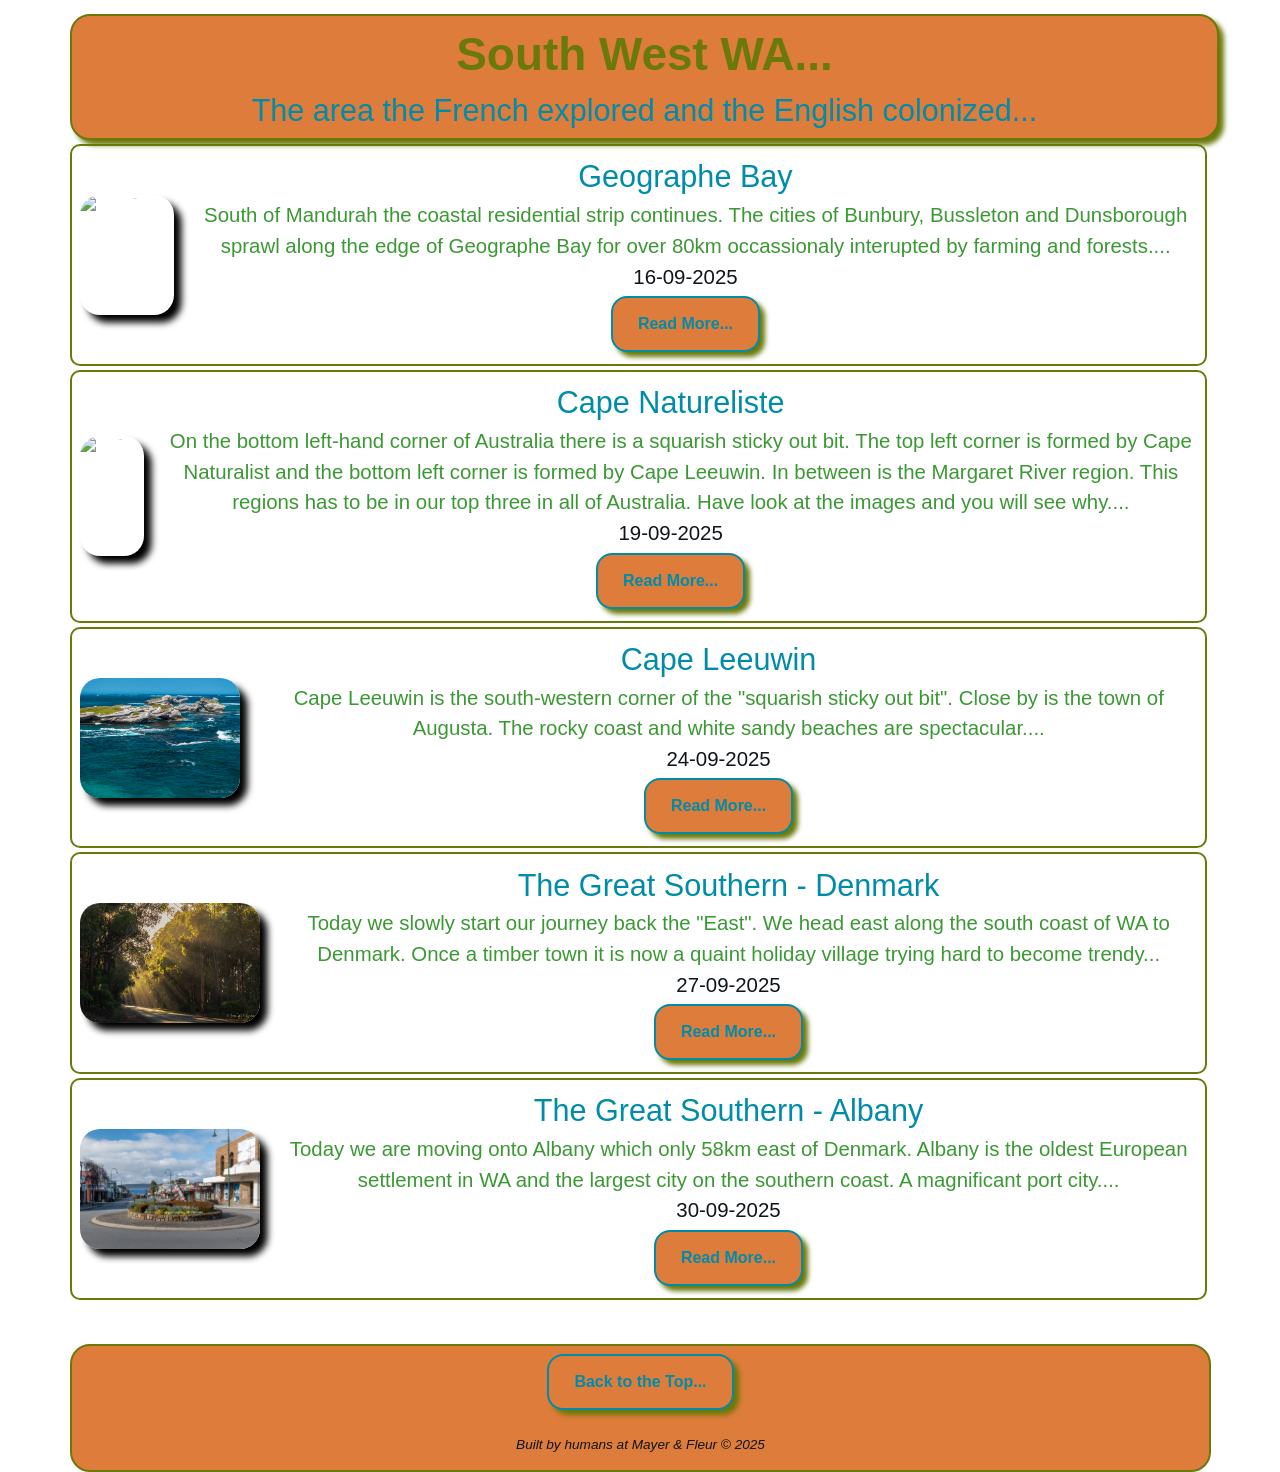
==== index.html @ 73342965 "proofed geophae" ====
<!DOCTYPE html>
<html lang="en">

<head>
    <meta charset="UTF-8">
    <meta name="viewport" content="width=device-width, initial-scale=1.0">
    <link rel="stylesheet" href="global.css">
    <link rel="stylesheet" href="styles.css">
    <title>South West WA</title>
</head>

<body>
    <div id="page-container">
        <header class="center-l">
            <h1>South West WA...</h1>
            <h2>The area the French explored and the English colonized...</h2>
        </header>
        <main>


           
<!-- ***** Geographe Bay ****** -->

<section class="center-l">
    <div class="post-card">
        <img class="image-shaddow" src="images/2025-09-16_Geographe_Bay/P1079532-Edit.jpg" alt="..." width="180" height="120">
        <div class="post-info">
            <h2>Geographe Bay</h2>
            <h3 class="subtitle">South of Mandurah the coastal residential strip continues. The cities of Bunbury, Bussleton and Dunsborough sprawl along
            the edge of Geographe Bay for over 80km occassionaly interupted by farming and forests....</h3>
            <h4>16-09-2025</h4>
            <a href="Posts/2025-09-16_Geographe_Bay.html"><button type="button" class="home-button"> Read
                    More...

                </button>
            </a>
        </div>
    </div>
</section>

<!-- ***** Cape Natureliste ****** -->

<section class="center-l">
    <div class="post-card">
        <img class="image-shaddow" src="images/2025-09-19_Cape_Naturaliste/DJI_20250920081011_0059_D.jpg" alt="..." width="180" height="120">
        <div class="post-info">
            <h2>Cape Natureliste</h2>
            <h3 class="subtitle">On the bottom left-hand corner of Australia there is a squarish sticky out bit. The top left corner is formed by Cape
            Naturalist and the bottom left corner is formed by Cape Leeuwin. In between is the Margaret River region. This regions has
            to be in our top three in all of Australia. Have look at the images and you will see why....</h3>
            <h4>19-09-2025</h4>
            <a href="Posts/2025-09-19_Cape_Naturaliste.html"><button type="button" class="home-button"> Read
                    More...

                </button>
            </a>
        </div>
    </div>
</section>

<!-- ***** Cape Leeuwin ****** -->

<section class="center-l">
    <div class="post-card">
        <img class="image-shaddow" src="images/2025-09-24_Cape_Leeuwin/DJI_20250922112904_0087_D.jpg" alt="..." width="180" height="120">
        <div class="post-info">
            <h2>Cape Leeuwin</h2>
            <h3 class="subtitle">Cape Leeuwin is the south-western corner of the "squarish sticky out bit". Close by is the town of Augusta. The rocky
            coast and white sandy beaches are spectacular....</h3>
            <h4>24-09-2025</h4>
            <a href="Posts/2025-09-24_Cape_Leeuwin.html"><button type="button" class="home-button"> Read
                    More...

                </button>
            </a>
        </div>
    </div>
</section>

<!-- ***** Great Southern - Denmark ****** -->

<section class="center-l">
    <div class="post-card">
        <img class="image-shaddow" src="images/2025-09-27_Great_Southern_Denmark/P1079873.jpg" alt="..." width="180" height="120">
        <div class="post-info">
            <h2>The Great Southern - Denmark</h2>
            <h3 class="subtitle">Today we slowly start our journey back the "East". We head east along the south coast of WA to Denmark. Once a timber
            town it is now a quaint holiday village trying hard to become trendy...</h3>
            <h4>27-09-2025</h4>
            <a href="Posts/2025-09-27_Great_Southern_Denmark.html"><button type="button" class="home-button"> Read
                    More...

                </button>
            </a>
        </div>
    </div>
</section>

<!-- ***** The Great Southern - Albany ****** -->

<section class="center-l">
    <div class="post-card">
        <img class="image-shaddow" src="images/2025-09-30_Great_Southern_Albany/P1080057.jpg" alt="..." width="180" height="120">
        <div class="post-info">
            <h2>The Great Southern - Albany</h2>
            <h3 class="subtitle">Today we are moving onto Albany which only 58km east of Denmark. Albany is the oldest European settlement in WA and
            the largest city on the southern coast. A magnificant port city....</h3>
            <h4>30-09-2025</h4>
            <a href="Posts/2025-09-30_Great_Southern_Albany.html"><button type="button" class="home-button"> Read
                    More...

                </button>
            </a>
        </div>
    </div>
</section>

<!-- *****  ****** -->

<!-- <section class="center-l">
    <div class="post-card">
        <img class="image-shaddow" src="PATH TO THUMBNAIL" alt="..." width="180" height="120">
        <div class="post-info">
            <h2>BLOG TITLE</h2>
            <h3 class="subtitle">BLOG SUBTITLE...</h3>
            <h4>BLOG DATE</h4>
            <a href="PATH TO POST"><button type="button" class="home-button"> Read
                    More...

                </button>
            </a>
        </div>
    </div>
</section> -->

<!-- *****  ****** -->

<!-- <section class="center-l">
    <div class="post-card">
        <img class="image-shaddow" src="PATH TO THUMBNAIL" alt="..." width="180" height="120">
        <div class="post-info">
            <h2>BLOG TITLE</h2>
            <h3 class="subtitle">BLOG SUBTITLE...</h3>
            <h4>BLOG DATE</h4>
            <a href="PATH TO POST"><button type="button" class="home-button"> Read
                    More...

                </button>
            </a>
        </div>
    </div>
</section> -->

<!-- *****  ****** -->

<!-- <section class="center-l">
    <div class="post-card">
        <img class="image-shaddow" src="PATH TO THUMBNAIL" alt="..." width="180" height="120">
        <div class="post-info">
            <h2>BLOG TITLE</h2>
            <h3 class="subtitle">BLOG SUBTITLE...</h3>
            <h4>BLOG DATE</h4>
            <a href="PATH TO POST"><button type="button" class="home-button"> Read
                    More...

                </button>
            </a>
        </div>
    </div>
</section> -->

<!-- ***** LAST ****** -->

<!-- <section class="center-l">
    <div class="post-card">
        <img class="image-shaddow" src="PATH TO THUMBNAIL" alt="..." width="180" height="120">
        <div class="post-info">
            <h2>BLOG TITLE</h2>
            <h3 class="subtitle">South of Mandurah the coastal residential stip continues. The cities of Bunbury, Bussleton and Dunsborough sprawl along
            the edge of Geographe Bay for over 80km largely uninterupted....</h3>
            <h4>BLOG DATE</h4>
            <a href="PATH TO POST"><button type="button" class="home-button"> Read
                    More...

                </button>
            </a>
        </div>
    </div>
</section> -->


        </main>
        <!-- FOOTER -->
        <footer class="center-l">

            <a href="/"><button type=" button" class="home-button"> Back to the Top...
                </button></a>
            <p class="copyright">Built by humans at Mayer & Fleur &#169; 2025</p>

        </footer>
    </div>
</body>

</html>
---- global.css ----
/* Andy Bell Reset !!!!!!!!!!!!!!!!!!!!!!!!!!!!!!!!!!!!!!!!!!!!*/
/* https://piccalil.li/blog/a-modern-css */

/* Box sizing rules */

*,
*::before,
*::after {
	box-sizing: border-box;
}

* {
	box-sizing: border-box;
}

/* Remove default margin */
* {
	margin: 0;
	padding: 0;
	font: inherit;
}

/* Remove list styles on ul, ol elements with a list role, which suggests default styling will be removed */
ul[role='list'],
ol[role='list'] {
	list-style: none;
}

/* Set core root defaults */
html:focus-within {
	scroll-behavior: smooth;
}

/* Set core body defaults */
html,
body {
	height: 100%;
}
body {
	text-rendering: optimizeSpeed;
	line-height: 1.5;
}

/* A elements that don't have a class get default styles */
a:not([class]) {
	text-decoration-skip-ink: auto;
}

/* Make images easier to work with */
img,
picture,
svg {
	max-width: 100%;
	display: block;
}

/* Inherit fonts for inputs and buttons */
input,
button,
textarea,
select {
	font: inherit;
}

/* Remove all animations, transitions and smooth scroll for people that prefer not to see them */
@media (prefers-reduced-motion: reduce) {
	html:focus-within {
		scroll-behavior: auto;
	}
}
*,
*::before,
*::after {
	animation-duration: 0.01ms !important;
	animation-iteration-count: 1 !important;
	transition-duration: 0.01ms !important;
	scroll-behavior: auto !important;
}
/*     End Andy Bell's Reset !!!!!!!!!!!!!!!!!!!!!!!!!!!!!!!!!! */

:root {
	/* Modular Scale - Every Layout */
	--ratio: 1.5;
	--s0: 0.85rem;
	--s-1: calc(var(--s0) / var(--ratio)); /* 10.7px */
	--s-2: calc(var(--s-1) / var(--ratio)); /* 7.1px  */
	--s-3: calc(var(--s-2) / var(--ratio)); /* 4.75px */
	--s-4: calc(var(--s-3) / var(--ratio)); /* 3.2px */
	--s-5: calc(var(--s-4) / var(--ratio)); /* 2.1px */
	--s-6: calc(var(--s-5) / var(--ratio)); /* 1.4px */
	--s-7: calc(var(--s-6) / var(--ratio)); /* 1px */
	--s1: calc(var(--s0) * var(--ratio)); /* 24px  */
	--s2: calc(var(--s1) * var(--ratio)); /* 36px */
	--s3: calc(var(--s2) * var(--ratio)); /* 54px */
	--s4: calc(var(--s3) * var(--ratio)); /* 81px  */
	--s5: calc(var(--s4) * var(--ratio)); /* 121px */

	/* Measure - prefered line lenghth   */
	--measure: 190ch;
} /*   End Root!!!!!!!!!!!!!!!!!!!!!!!!!!!!!!!!!!!!!!!!!!!!!!!! */

/* Universal Selctor */
* {
	/* Colours */
	--clr-accent-100: hsl(68, 74%, 45%); /* #b1c91e*/
	--clr-accent-200: hsl(116, 49%, 40%); /* #49a942 */
	--clr-accent-300: hsl(68, 83%, 26%); /* #b1c91e */

	--clr-primary-400: hsl(24, 71%, 55%); /* #f17524 */
	--clr-primary-500: hsl(190, 100%, 33%); /* #008da8 */

	--clr-neutral-100: hsl(45,29%,97%); /* #FAF9F6 */
	--clr-neutral-900: hsl(200,30%,8%); /* #0E161A */

	/* Font Family */
	/* featured font family  semi-bold(600) only */
	font-family: 'Roboto', sans-serif;
	--ff-featured: 'Roboto', sans-serif;
}
/* Fonts */

/* Elements */

h1 {
	font-family: var(--ff-featured);
	font-size: var(--s3);
	font-weight:700;
	color: var(--clr-accent-300);
}

h2 {
	font-family: var(--ff-featured);
	font-size: var(--s2);
	color: var(--clr-primary-500);
}
h3 {
	font-family: var(--ff-featured);
	font-size: var(--s1);
	color: var(--clr-accent-200);
}
h4 {
	font-family: var(--ff-featured);
	font-size: var(--s1);
	color: var(--clr-neutral-900);
}

p {
	font-family: 'Roboto', sans-serif;
	color: var(--clr-neutral-900);
	font-size: var(--s1);
	margin-bottom: var(--s1);
	margin-top: var(--s1);
	
}
/*Body !!!!!!!!!!!!!!!!!!!!!!!!!!!!!!!!!!!!!!!!!!!!!!!!!!!!!!  */

body {
	/* body font family light(100), regular(400), bold(700) */
	font-family: 'Roboto', sans-serif;
	font-size: var(--s-3);
	width: 90%;
	margin: auto;
	/* body layout */
	min-height: 100vh;
	display: flex;
	flex-direction: column;
	padding-left: var(--s-2);
	padding-right: var(--s-1);
}
/* Center !!!!!!!!!!!!!!!!!!!!!!!!!!!!!!!!!!!!!!!!!!!!!!!!!!!!!!*/

.center-l {
	box-sizing: content-box;
	margin-inline: auto;
	text-align: center;
	/* max-inline-size: var(--measure); */
	display: flex;
	flex-direction: column;
	align-items: center;
}

/* Box !!!!!!!!!!!!!!!!!!!!!!!!!!!!!!!!!!!!!!!!!!!!!!!!!!!!!!!!! */
.box-l {
	box-sizing: border-box;
	padding: var(--s1);
	border: var(--s-4) solid transparent;
	--color-light: #fff;
	--color-dark: #000;
	color: var(--color-dark);
	background-color: var(--color-light);
}

.box-l * {
	color: inherit;
}

.box-l.invert {
	color: var(--color-light);
	background-color: var(--color-dark);
}

.box-l.thin-padding {
	padding: var(--s-1);
}

/* Stack !!!!!!!!!!!!!!!!!!!!!!!!!!!!!!!!!!!!!!!!!!!!!!!!!!!!! */
.stack-l {
	display: flex;
	flex-direction: column;
	justify-content: flex-start;
}

.stack-l > * {
	margin-block: 0;
}

.stack-l > * + * {
	margin-block-start: var(--space, 1.5rem);
}

/* Switcher !!!!!!!!!!!!!!!!!!!!!!!!!!!!!!!!!!!!!!!!!!!!!!!!! */
.switcher-l {
	display: flex;
	flex-wrap: wrap;
	gap: var(--s-1);
}

.switcher-l > * {
	flex-grow: 1;
	flex-basis: calc((50rem - 100%) * 999);
}
/* This stuffs up layout????
.switcher > :nth-last-child(n+ 3),
.switcher > :nth-last-child(n+ 3) ~ * {
  flex-basis: 100%;
} */
---- styles.css ----
/* ************* index.html CSS ************ */


header {
  padding: 1em;
  background-color: var(--clr-primary-400);
  width: 100%;
  margin-top: var(--s0);
  border: solid 2px var(--clr-accent-300);
  border-radius: 20px;
  box-shadow: 5px 5px 5px var(--clr-accent-300);
}

#page-container {
  position: relative;
  min-height: 100vh;
}

main {
  padding-bottom: 2.5rem;
  /* Footer height */
}

footer {
  margin-top: auto;
  width: 100%;
  height: 7.5rem;
  /* Footer height */
  background-color: var(--clr-primary-400);
  padding-top: 1em;
  margin-bottom: var(--s0);
  border: solid 2px var(--clr-accent-300);
  border-radius: 20px;

}
/* add copyright to all post footers including template */
.copyright {
  font-size: var(--s0);
  font-style:oblique;
}

section {
  border: solid 2px var(--clr-accent-300);
  border-radius: 10px;
  margin: 1em;

}

.post-card {
  display: flex;
  padding: 2em;

}
/* add shaddow to images on index and posts -  */
/* replace thumbnail class with image-shaddow in index.html */
/* replace style tag on img with this class */

.image-shaddow{
 border-radius:20px; 
 margin:auto; 
 box-shadow: 7.5px 7.5px 7.5px black;
}
/* 
.thumbnail {
  padding: 1em;
} */

.post-info {
  display: flex;
  flex-direction: column;
  justify-content: center;
}

/* give some space to the left of sub-title on index page */
/* add this class to <h3> of "Post Sub Title text */
.subtitle{
  margin-left: 1em;
}

button {
  border: solid 2px var(--clr-primary-500);
  
  padding: 15px 32px;
  text-align: center;
  text-decoration: none;
  display: inline-block;
  font-size: 16px;
  font-weight:bold;
  margin: 4px 2px;
  cursor: pointer;
  
  background-color: var(--clr-primary-400);
  
  /* add shodow to all buttons */
  box-shadow: 5px 5px 5px var(--clr-accent-300);

  color: var(--clr-primary-500);
  padding: 14px 25px;
  text-align: center;
  text-decoration: none;
  border-radius: 1em;

}

/*  add visual effect to active button */
button:hover {
  background-color: var(--clr-accent-200);
  color: var(--clr-neutral-100);
  font-size:18px;
}

/* *************** Post CSS ********************* */
.post-wrapper {
  max-width: 80%;
  margin: auto;
  margin-top: var(--s0);

}

.post-title {
  text-align: center;
  background-color: var(--clr-accent-100);
  border: solid 2px var(--clr-primary-400);
  box-shadow: 5px 5px 5px var(--clr-primary-400);
  border-radius: 15px;
}

.post-sub-title {
  text-align: center;
  margin-top: 2em;
  background-color: var(--clr-accent-100);
  border: solid 2px var(--clr-primary-400);
  box-shadow: 5px 5px 5px var(--clr-primary-400);
  border-radius: 10px;
}

.post-image {
  display: block;
  margin: auto;
  padding: 2em;
  border-radius: 20px;
  border: solid 2px var(--clr-primary-400);
  margin-bottom: 1em;
}

.image-caption {
  font-family: 'Roboto', sans-serif;
  color: var(--clr-neutral-900);
  font-size: var(--s1);
  padding-top: 1em;
}
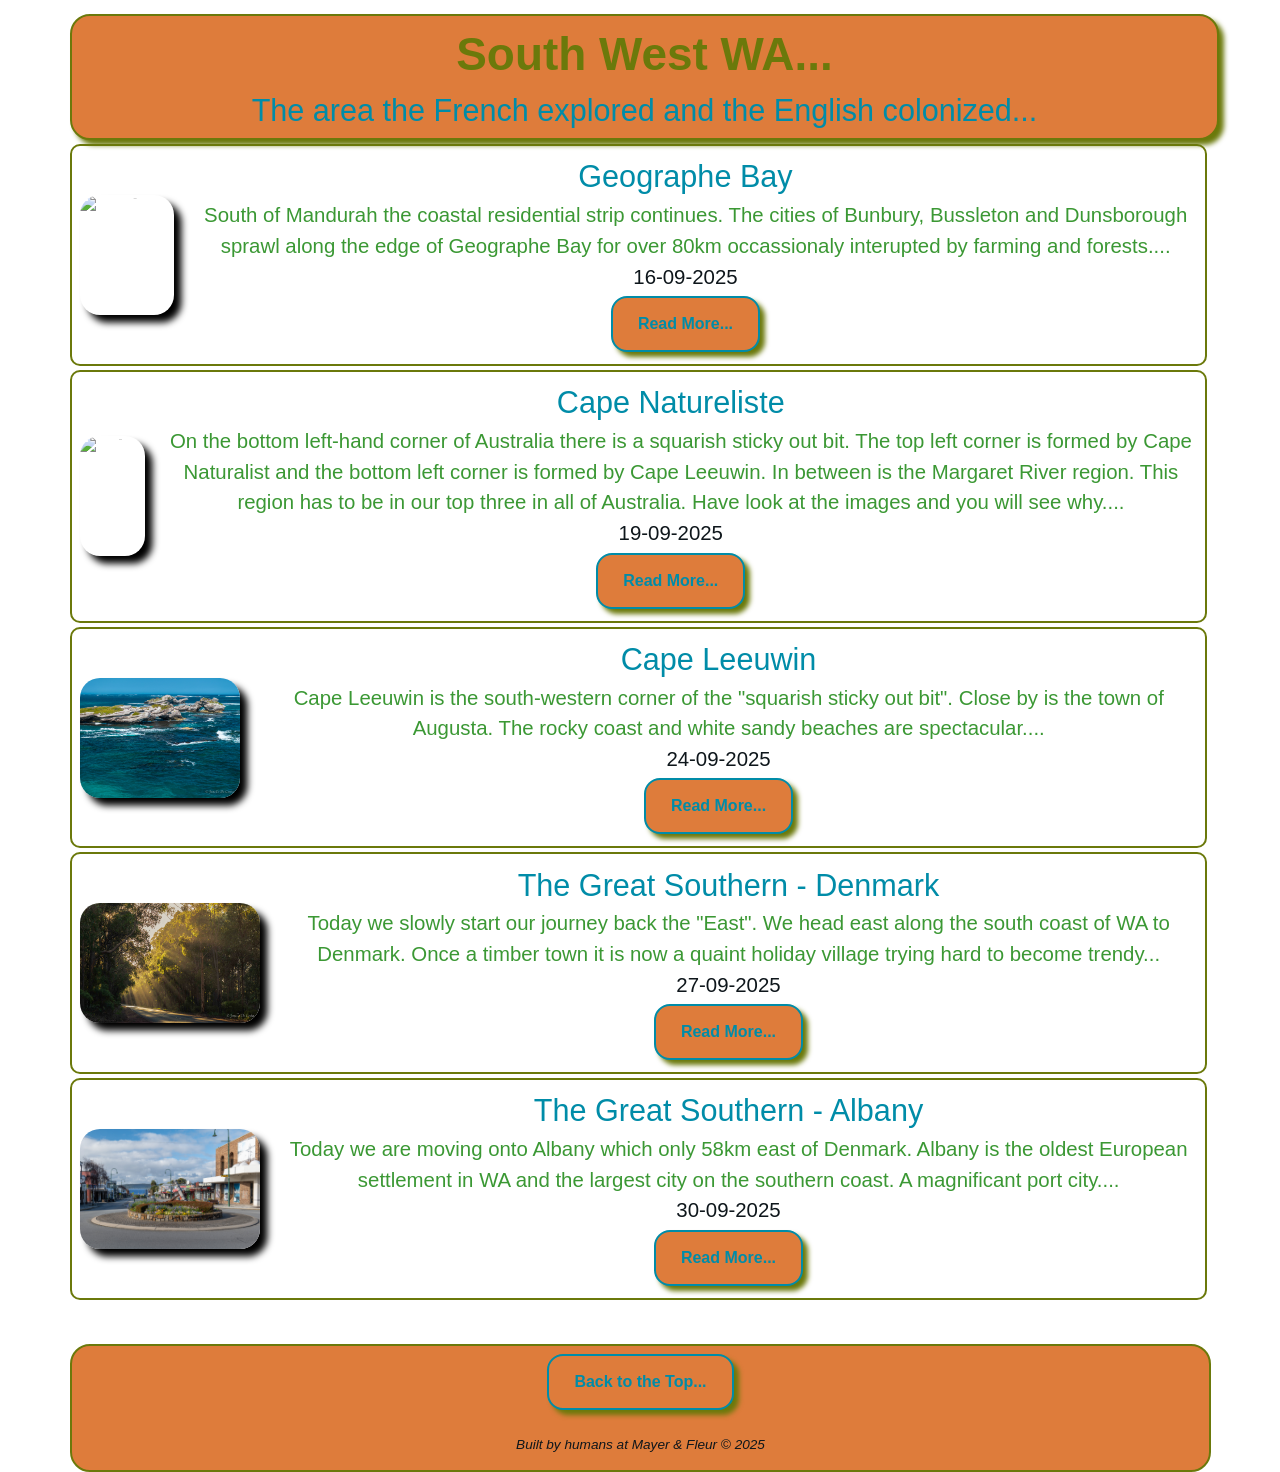
==== commit 4a137fc1: "proofed cape naturalistew" ====
--- a/index.html
+++ b/index.html
@@ -46,7 +46,7 @@
         <div class="post-info">
             <h2>Cape Natureliste</h2>
             <h3 class="subtitle">On the bottom left-hand corner of Australia there is a squarish sticky out bit. The top left corner is formed by Cape
-            Naturalist and the bottom left corner is formed by Cape Leeuwin. In between is the Margaret River region. This regions has
+            Naturalist and the bottom left corner is formed by Cape Leeuwin. In between is the Margaret River region. This region has
             to be in our top three in all of Australia. Have look at the images and you will see why....</h3>
             <h4>19-09-2025</h4>
             <a href="Posts/2025-09-19_Cape_Naturaliste.html"><button type="button" class="home-button"> Read
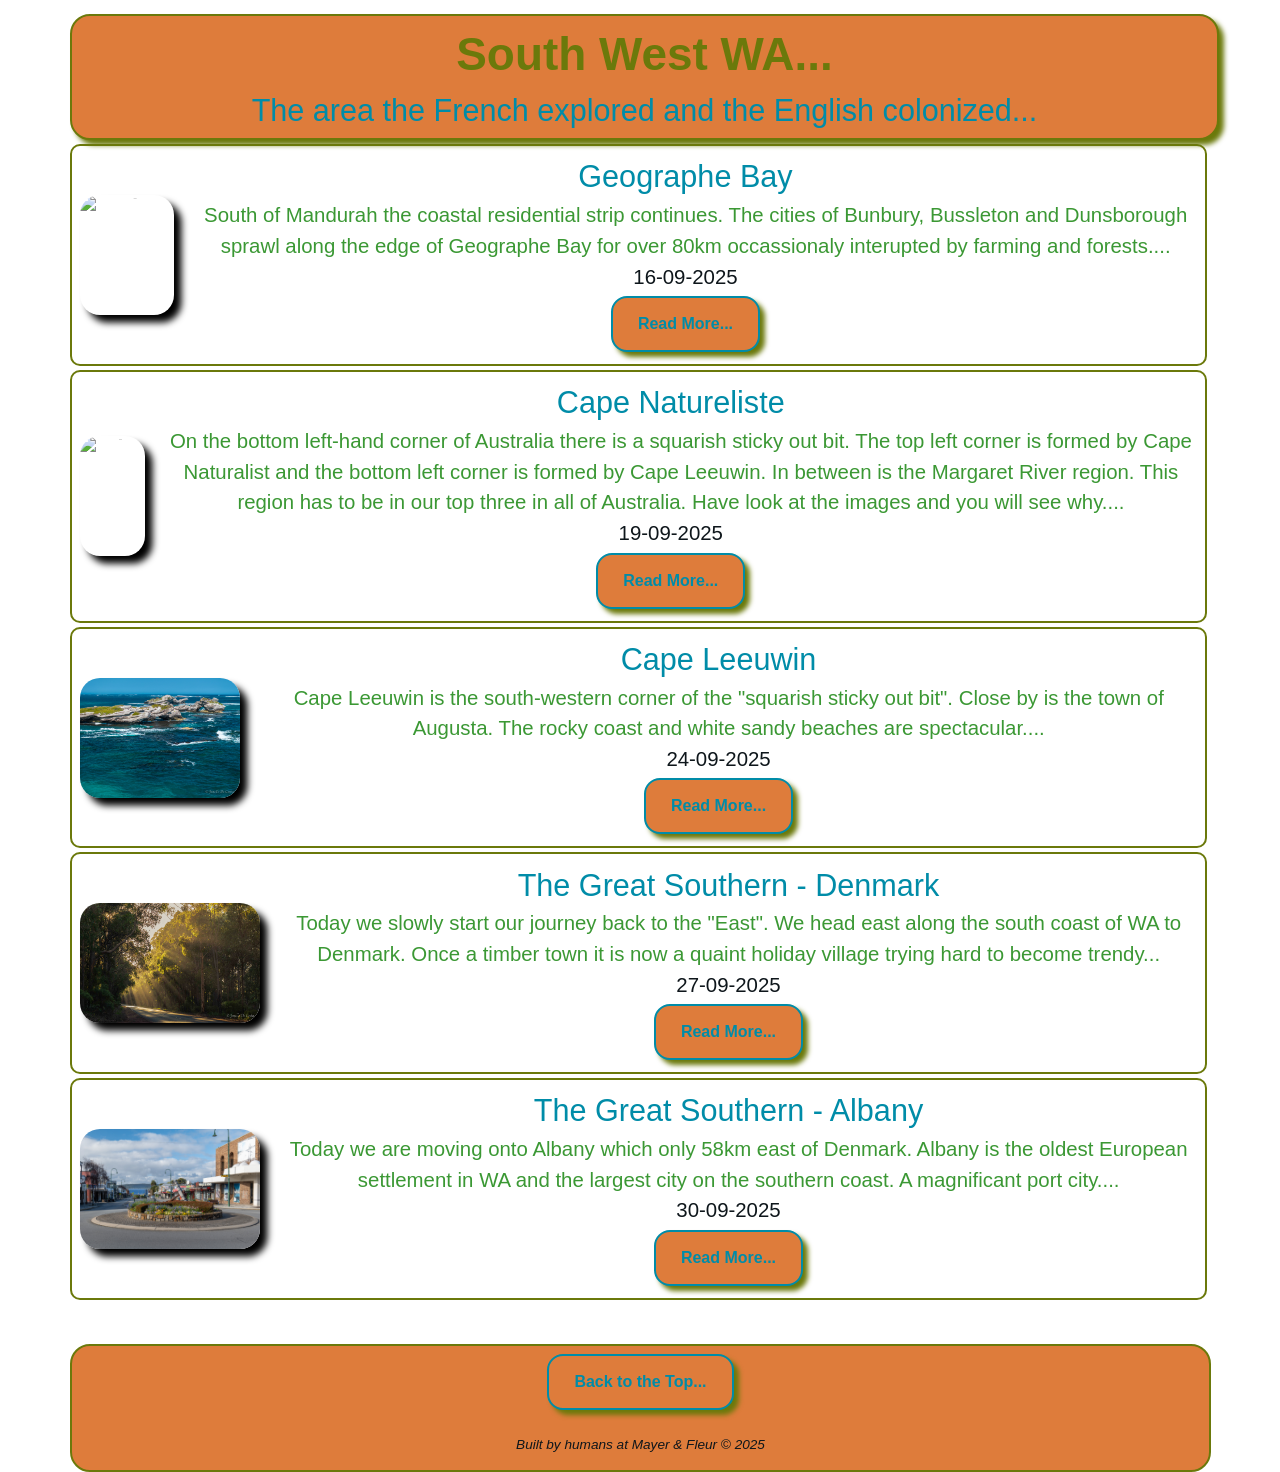
==== commit 722bf025: "proof denmark" ====
--- a/index.html
+++ b/index.html
@@ -84,7 +84,7 @@
         <img class="image-shaddow" src="images/2025-09-27_Great_Southern_Denmark/P1079873.jpg" alt="..." width="180" height="120">
         <div class="post-info">
             <h2>The Great Southern - Denmark</h2>
-            <h3 class="subtitle">Today we slowly start our journey back the "East". We head east along the south coast of WA to Denmark. Once a timber
+            <h3 class="subtitle">Today we slowly start our journey back to the "East". We head east along the south coast of WA to Denmark. Once a timber
             town it is now a quaint holiday village trying hard to become trendy...</h3>
             <h4>27-09-2025</h4>
             <a href="Posts/2025-09-27_Great_Southern_Denmark.html"><button type="button" class="home-button"> Read
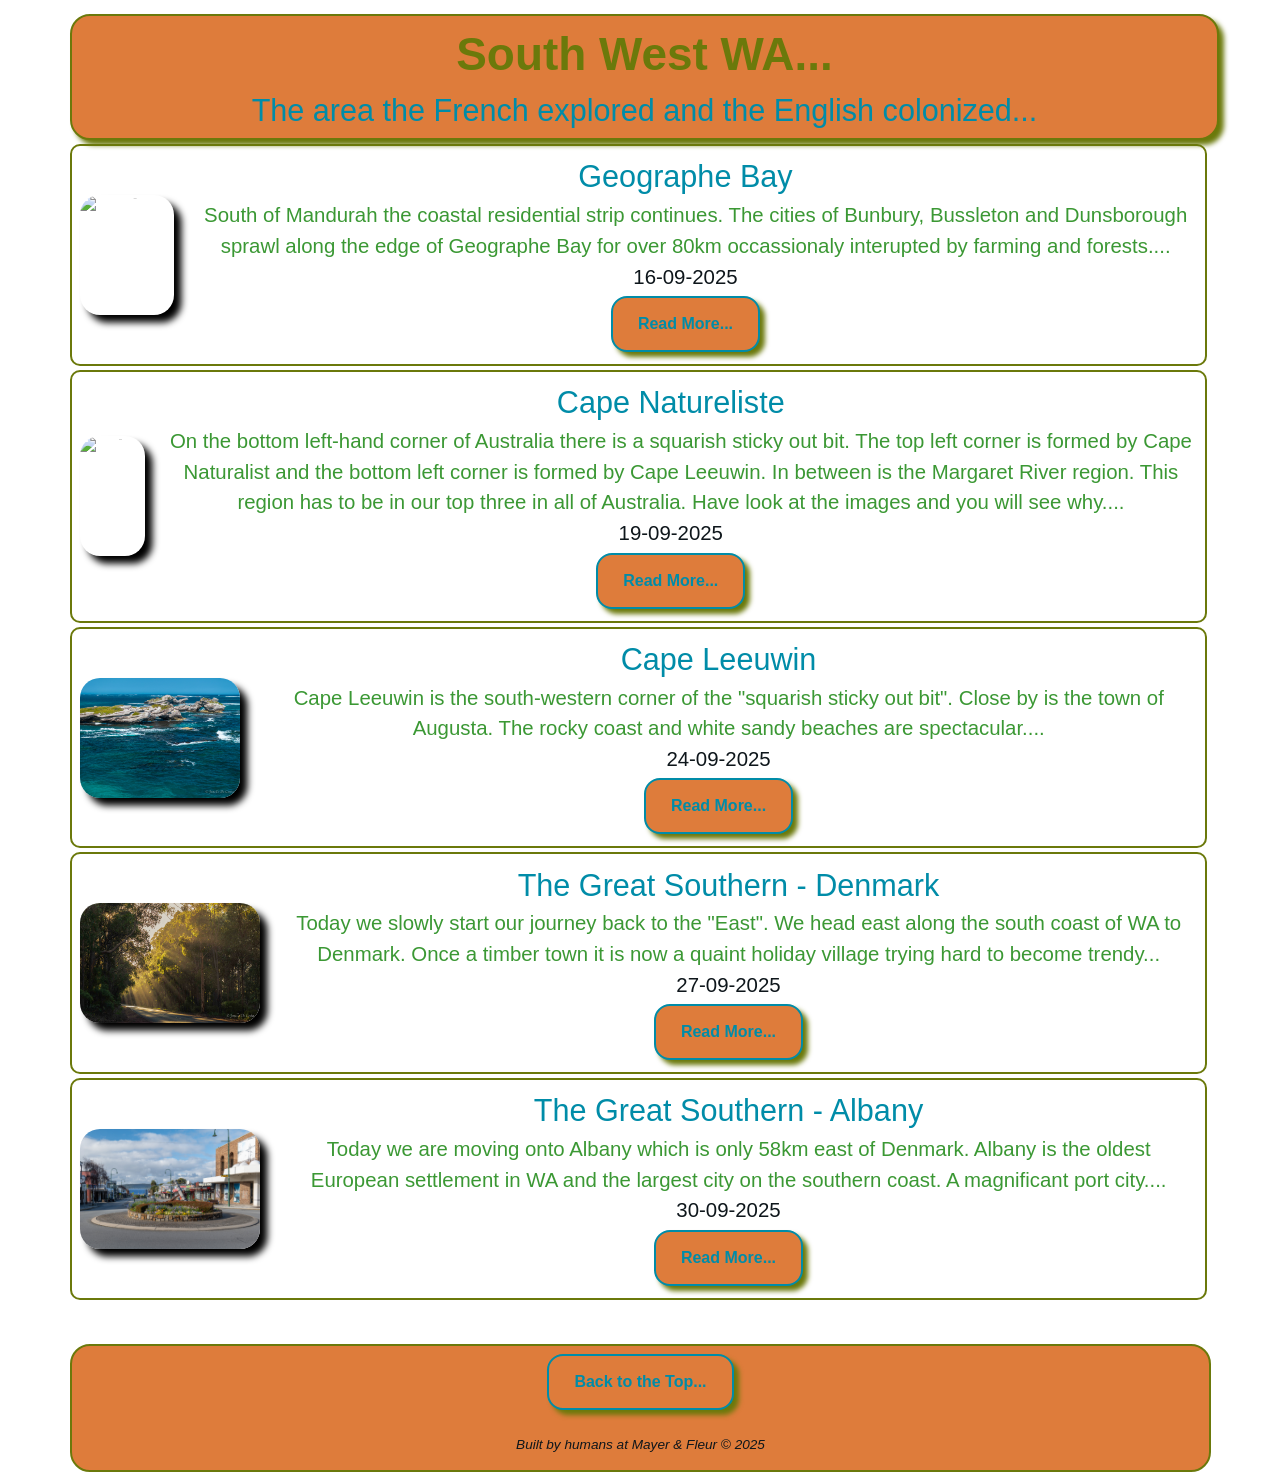
==== commit 3bf214eb: "proofed  albandy" ====
--- a/index.html
+++ b/index.html
@@ -103,7 +103,7 @@
         <img class="image-shaddow" src="images/2025-09-30_Great_Southern_Albany/P1080057.jpg" alt="..." width="180" height="120">
         <div class="post-info">
             <h2>The Great Southern - Albany</h2>
-            <h3 class="subtitle">Today we are moving onto Albany which only 58km east of Denmark. Albany is the oldest European settlement in WA and
+            <h3 class="subtitle">Today we are moving onto Albany which is only 58km east of Denmark. Albany is the oldest European settlement in WA and
             the largest city on the southern coast. A magnificant port city....</h3>
             <h4>30-09-2025</h4>
             <a href="Posts/2025-09-30_Great_Southern_Albany.html"><button type="button" class="home-button"> Read
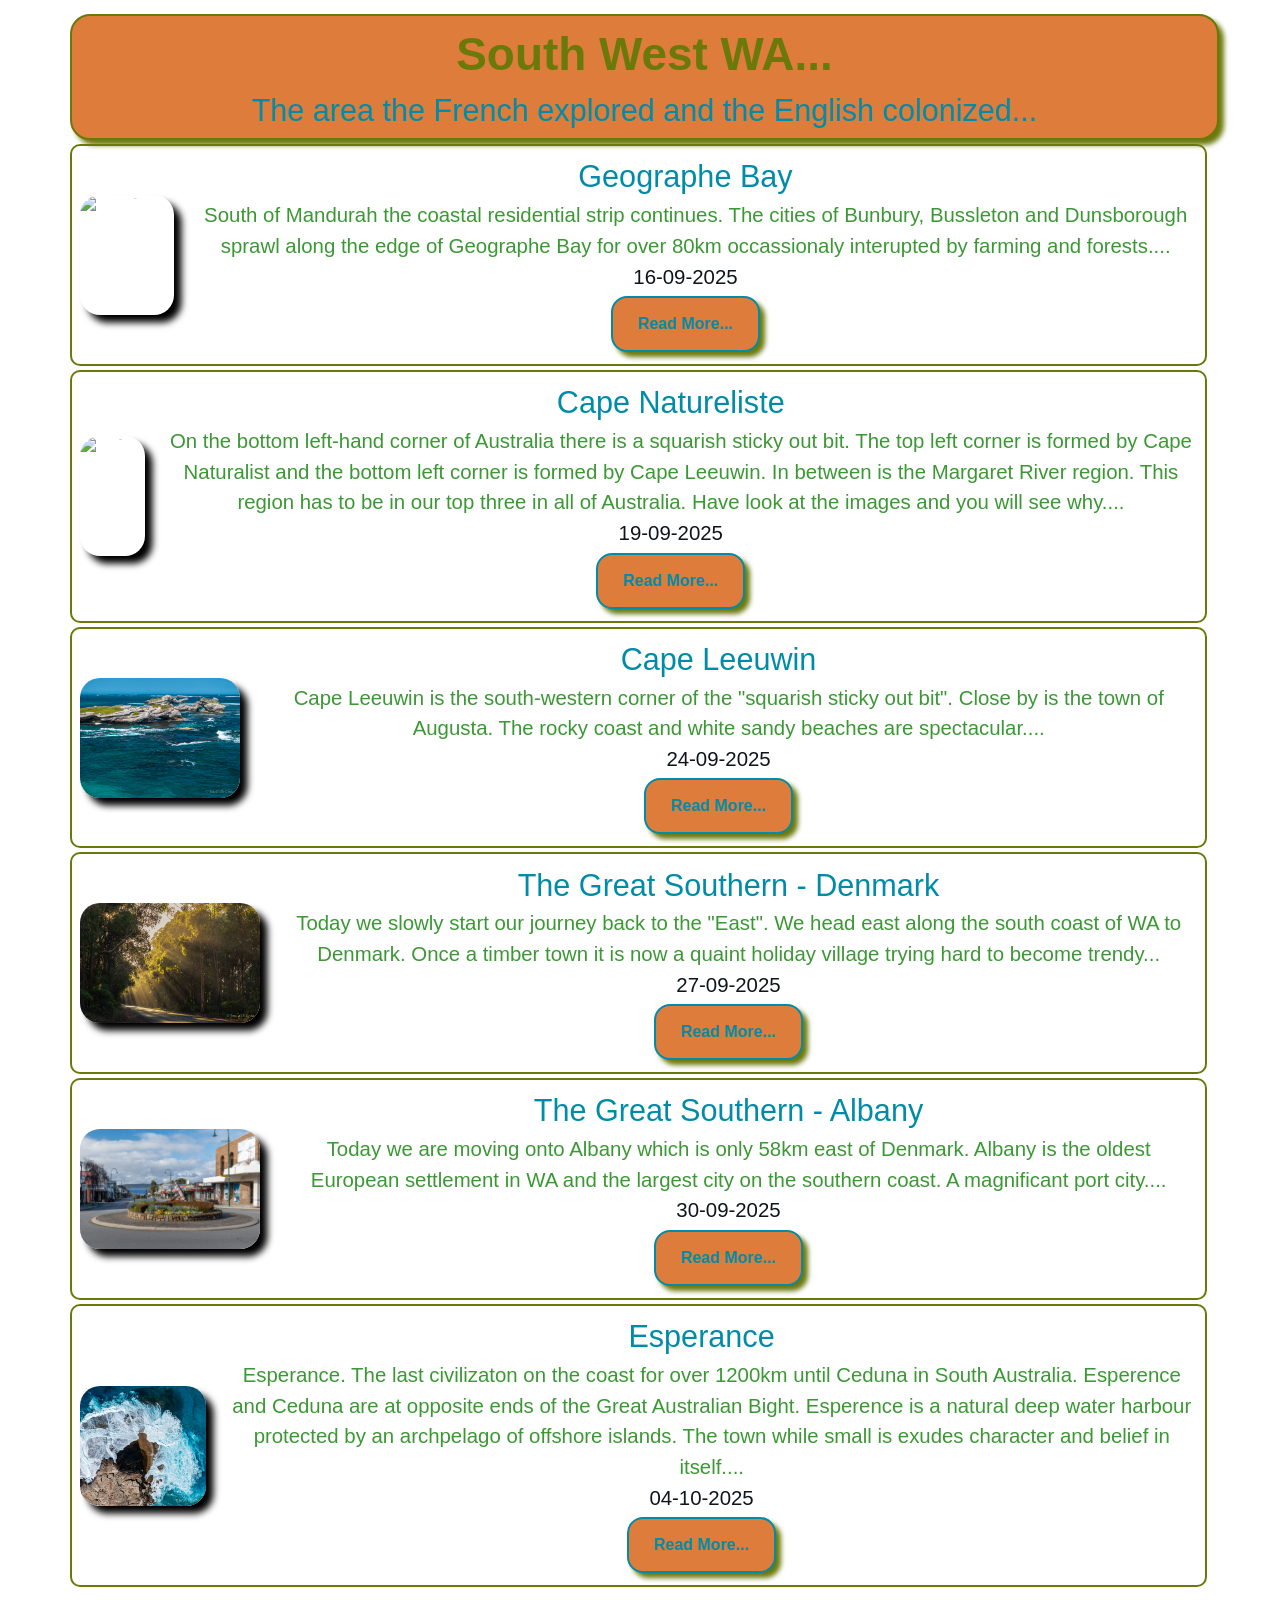
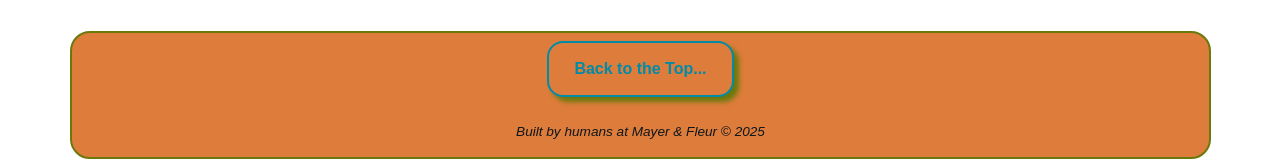
==== commit 786c861e: "fixed spelling mistake" ====
--- a/index.html
+++ b/index.html
@@ -115,23 +115,25 @@
     </div>
 </section>
 
-<!-- *****  ****** -->
-
-<!-- <section class="center-l">
-    <div class="post-card">
-        <img class="image-shaddow" src="PATH TO THUMBNAIL" alt="..." width="180" height="120">
-        <div class="post-info">
-            <h2>BLOG TITLE</h2>
-            <h3 class="subtitle">BLOG SUBTITLE...</h3>
-            <h4>BLOG DATE</h4>
-            <a href="PATH TO POST"><button type="button" class="home-button"> Read
-                    More...
-
-                </button>
-            </a>
-        </div>
-    </div>
-</section> -->
+<!-- ***** Esperance ****** -->
+
+<section class="center-l">
+    <div class="post-card">
+        <img class="image-shaddow" src="images/2025-10-04_Esperance/DJI_20251002085702_0188_D.jpg" alt="..." width="180" height="120">
+        <div class="post-info">
+            <h2>Esperance</h2>
+            <h3 class="subtitle">Esperance. The last civilizaton on the coast for over 1200km until Ceduna in South Australia. Esperence and Ceduna are
+            at opposite ends of the Great Australian Bight. Esperence is a natural deep water harbour protected by an archpelago of
+            offshore islands. The town while small is exudes character and belief in itself....</h3>
+            <h4>04-10-2025</h4>
+            <a href="Posts/2025-10-04_Esperance.html"><button type="button" class="home-button"> Read
+                    More...
+
+                </button>
+            </a>
+        </div>
+    </div>
+</section>
 
 <!-- *****  ****** -->
 
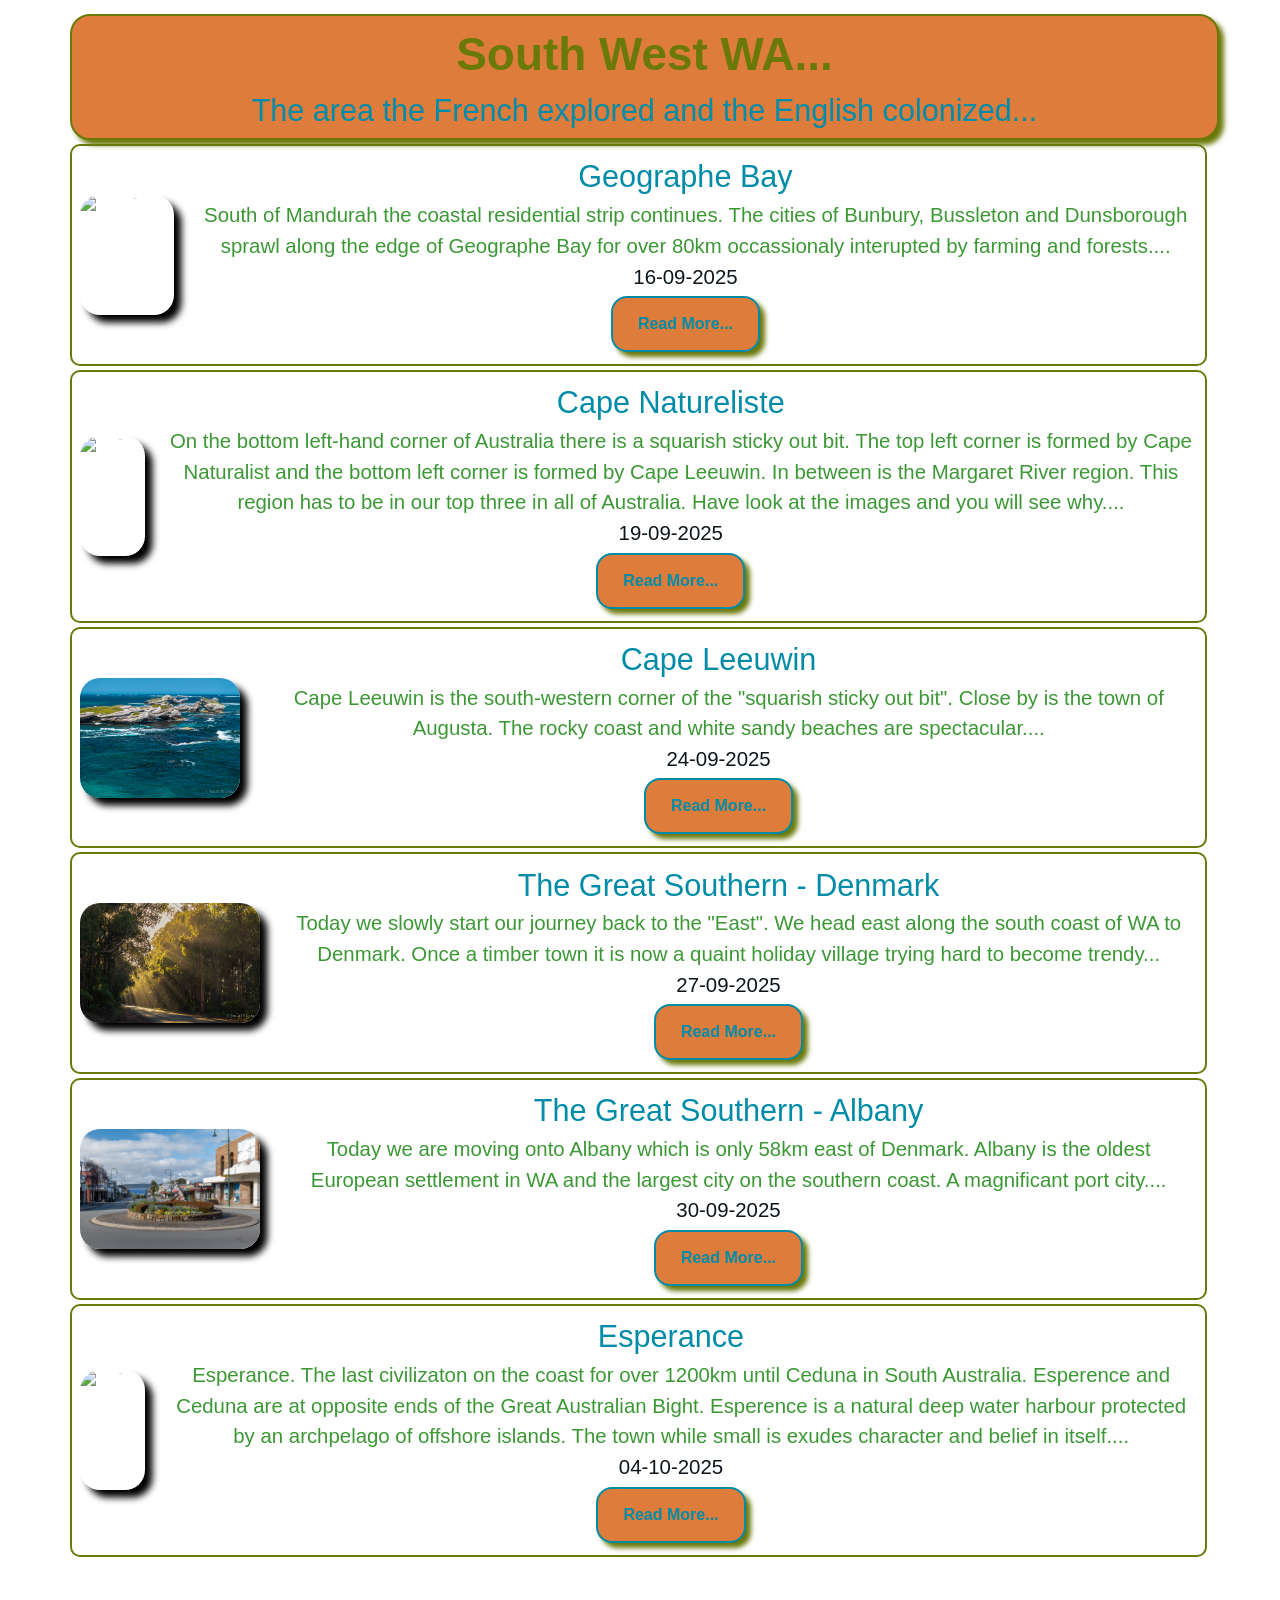
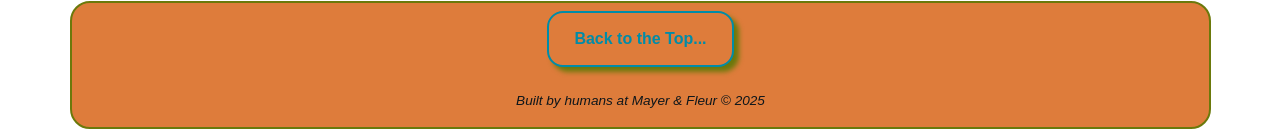
==== commit 9635da24: "new thumbnail" ====
--- a/index.html
+++ b/index.html
@@ -119,7 +119,7 @@
 
 <section class="center-l">
     <div class="post-card">
-        <img class="image-shaddow" src="images/2025-10-04_Esperance/DJI_20251002085702_0188_D.jpg" alt="..." width="180" height="120">
+        <img class="image-shaddow" src="images/2025-10-04_Esperance/P1080227.jpg" alt="..." width="180" height="120">
         <div class="post-info">
             <h2>Esperance</h2>
             <h3 class="subtitle">Esperance. The last civilizaton on the coast for over 1200km until Ceduna in South Australia. Esperence and Ceduna are
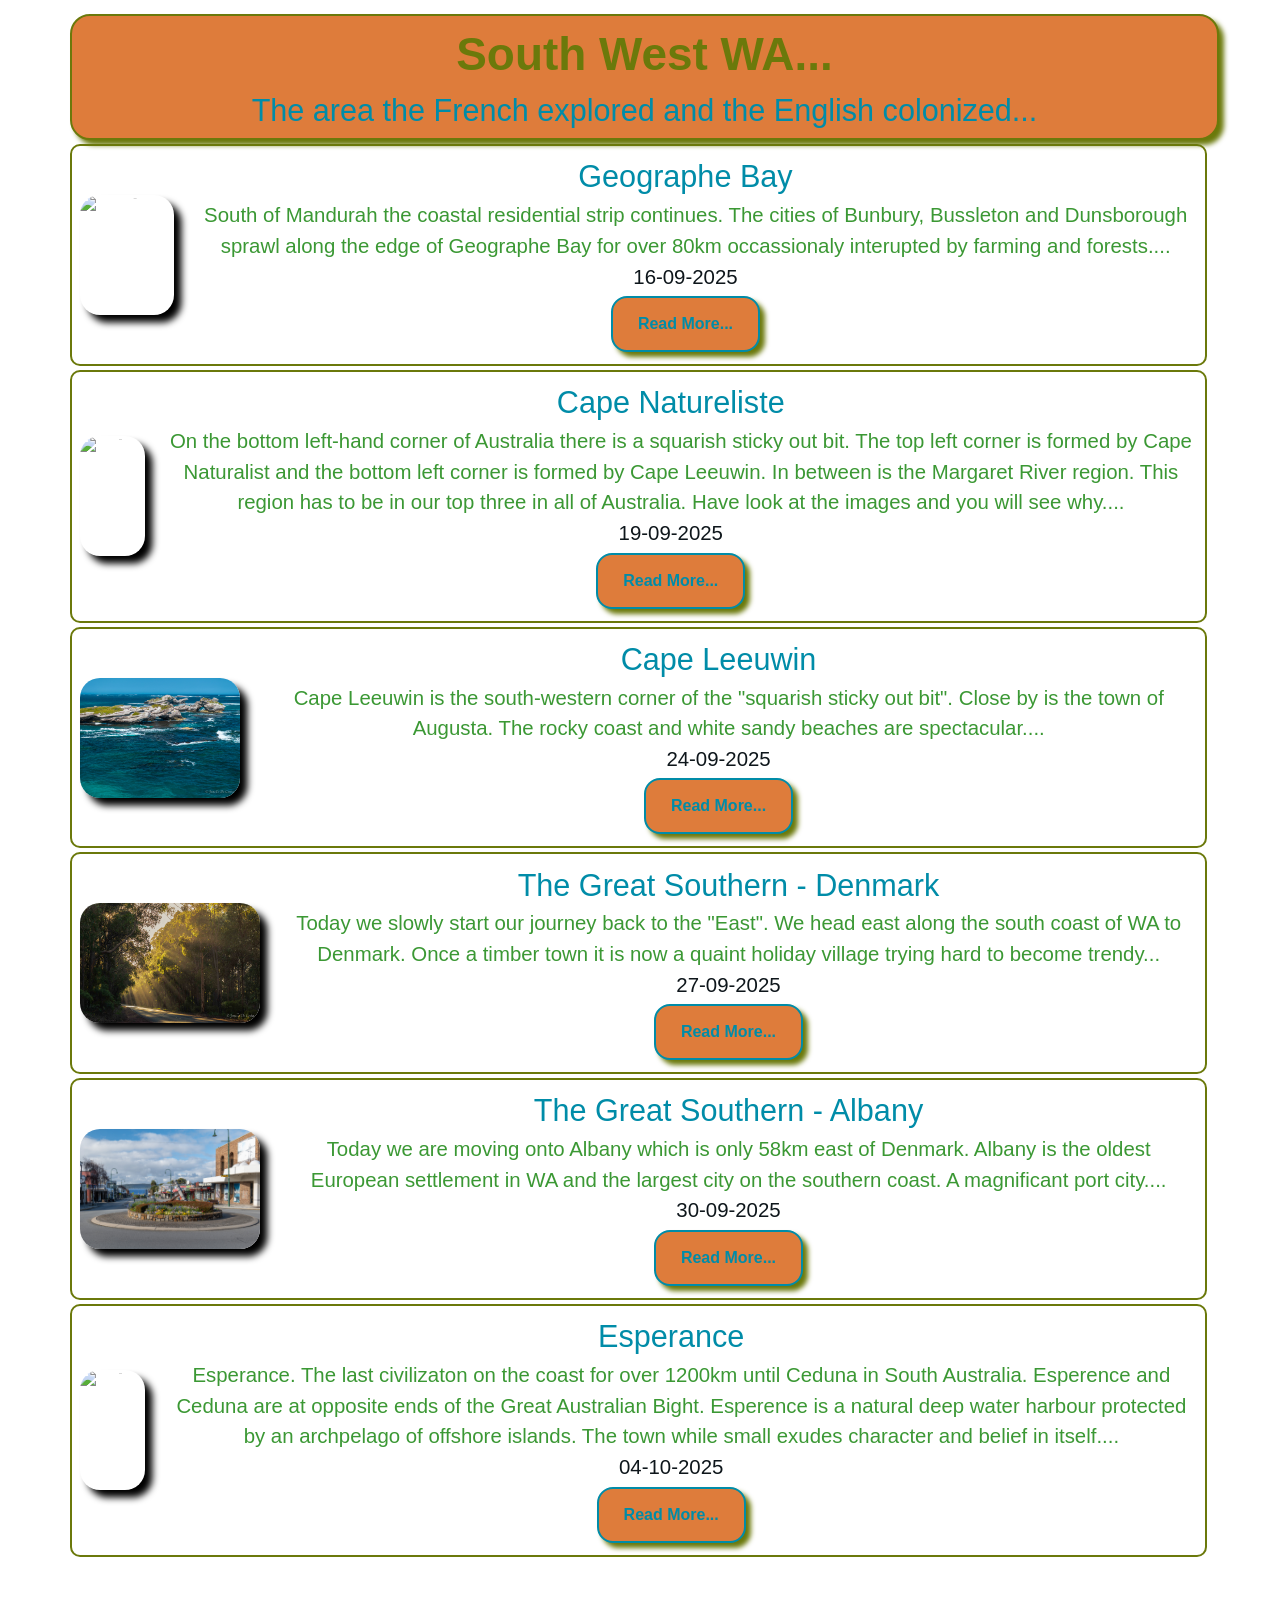
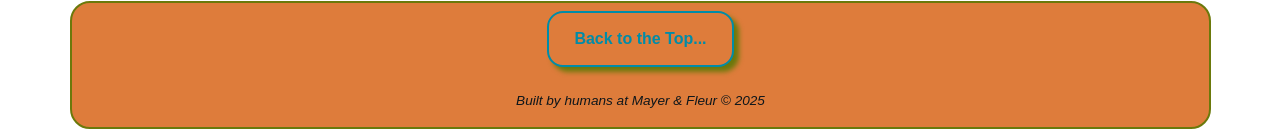
==== commit 1a19f5ec: "proofed esperance" ====
--- a/index.html
+++ b/index.html
@@ -124,7 +124,7 @@
             <h2>Esperance</h2>
             <h3 class="subtitle">Esperance. The last civilizaton on the coast for over 1200km until Ceduna in South Australia. Esperence and Ceduna are
             at opposite ends of the Great Australian Bight. Esperence is a natural deep water harbour protected by an archpelago of
-            offshore islands. The town while small is exudes character and belief in itself....</h3>
+            offshore islands. The town while small exudes character and belief in itself....</h3>
             <h4>04-10-2025</h4>
             <a href="Posts/2025-10-04_Esperance.html"><button type="button" class="home-button"> Read
                     More...
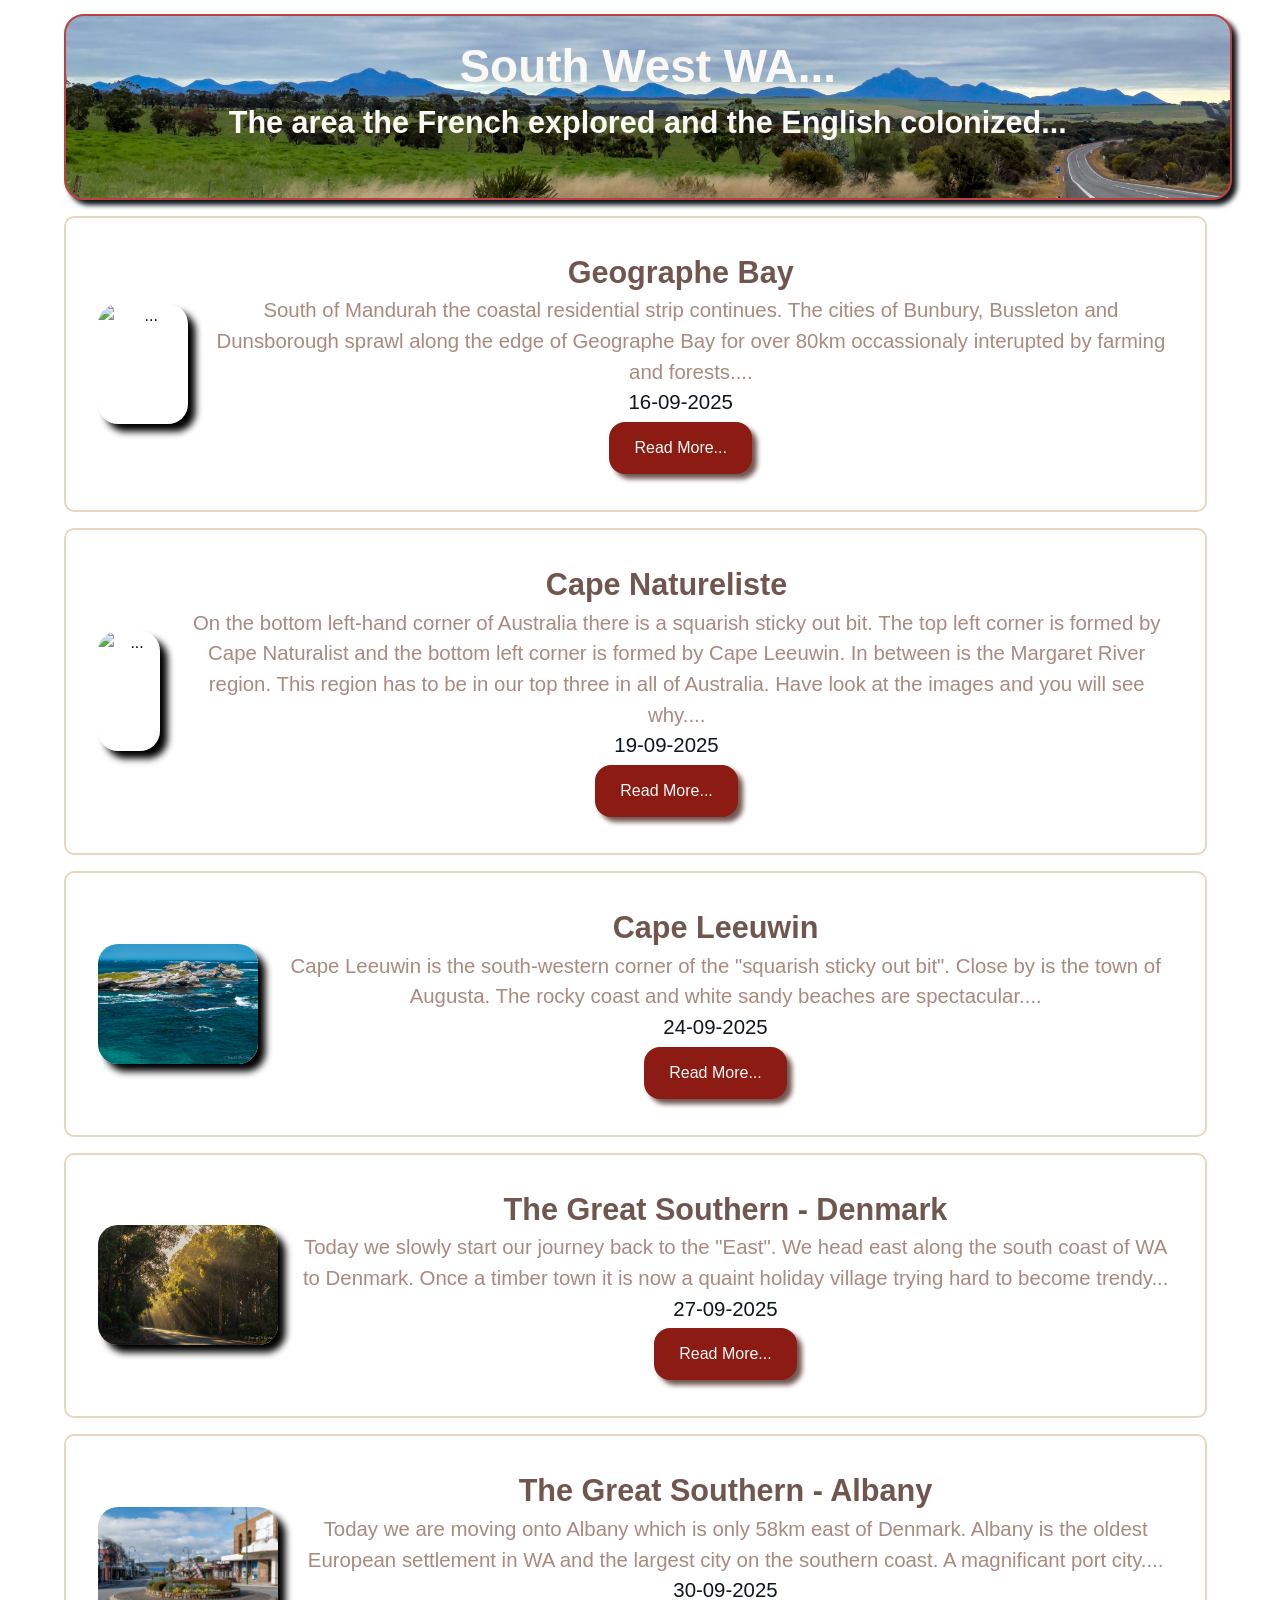
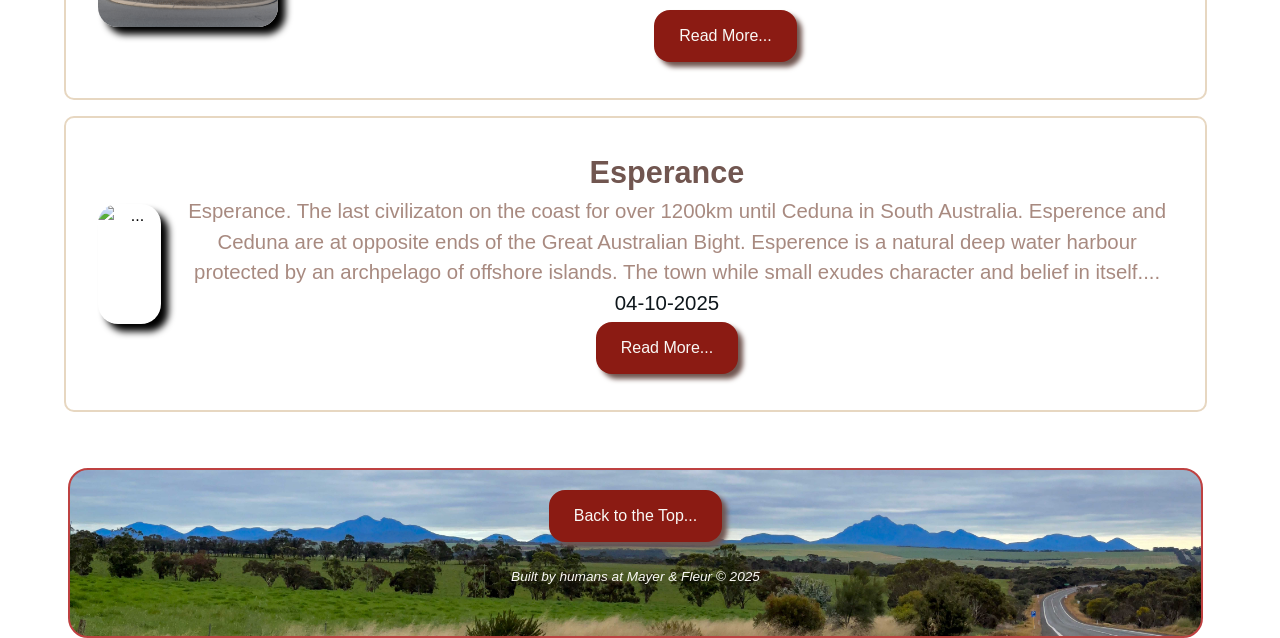
==== commit 98febf91: "added background images to all page headers and footers" ====
--- a/index.html
+++ b/index.html
@@ -11,9 +11,9 @@
 
 <body>
     <div id="page-container">
-        <header class="center-l">
-            <h1>South West WA...</h1>
-            <h2>The area the French explored and the English colonized...</h2>
+        <header id="page-header"class="center-l">
+            <h1  style="color:var(--clr-neutral-100)" >South West WA...</h1>
+            <h2  style="color:var(--clr-neutral-100)" >The area the French explored and the English colonized...</h2>
         </header>
         <main>
 
--- a/global.css
+++ b/global.css
@@ -6,52 +6,52 @@
 *,
 *::before,
 *::after {
-	box-sizing: border-box;
+  box-sizing: border-box;
 }
 
 * {
-	box-sizing: border-box;
+  box-sizing: border-box;
 }
 
 /* Remove default margin */
 * {
-	margin: 0;
-	padding: 0;
-	font: inherit;
+  margin: 0;
+  padding: 0;
+  font: inherit;
 }
 
 /* Remove list styles on ul, ol elements with a list role, which suggests default styling will be removed */
-ul[role='list'],
-ol[role='list'] {
-	list-style: none;
+ul[role="list"],
+ol[role="list"] {
+  list-style: none;
 }
 
 /* Set core root defaults */
 html:focus-within {
-	scroll-behavior: smooth;
+  scroll-behavior: smooth;
 }
 
 /* Set core body defaults */
 html,
 body {
-	height: 100%;
+  height: 100%;
 }
 body {
-	text-rendering: optimizeSpeed;
-	line-height: 1.5;
+  text-rendering: optimizeSpeed;
+  line-height: 1.5;
 }
 
 /* A elements that don't have a class get default styles */
 a:not([class]) {
-	text-decoration-skip-ink: auto;
+  text-decoration-skip-ink: auto;
 }
 
 /* Make images easier to work with */
 img,
 picture,
 svg {
-	max-width: 100%;
-	display: block;
+  max-width: 100%;
+  display: block;
 }
 
 /* Inherit fonts for inputs and buttons */
@@ -59,179 +59,179 @@
 button,
 textarea,
 select {
-	font: inherit;
+  font: inherit;
 }
 
 /* Remove all animations, transitions and smooth scroll for people that prefer not to see them */
 @media (prefers-reduced-motion: reduce) {
-	html:focus-within {
-		scroll-behavior: auto;
-	}
+  html:focus-within {
+    scroll-behavior: auto;
+  }
 }
 *,
 *::before,
 *::after {
-	animation-duration: 0.01ms !important;
-	animation-iteration-count: 1 !important;
-	transition-duration: 0.01ms !important;
-	scroll-behavior: auto !important;
+  animation-duration: 0.01ms !important;
+  animation-iteration-count: 1 !important;
+  transition-duration: 0.01ms !important;
+  scroll-behavior: auto !important;
 }
 /*     End Andy Bell's Reset !!!!!!!!!!!!!!!!!!!!!!!!!!!!!!!!!! */
 
 :root {
-	/* Modular Scale - Every Layout */
-	--ratio: 1.5;
-	--s0: 0.85rem;
-	--s-1: calc(var(--s0) / var(--ratio)); /* 10.7px */
-	--s-2: calc(var(--s-1) / var(--ratio)); /* 7.1px  */
-	--s-3: calc(var(--s-2) / var(--ratio)); /* 4.75px */
-	--s-4: calc(var(--s-3) / var(--ratio)); /* 3.2px */
-	--s-5: calc(var(--s-4) / var(--ratio)); /* 2.1px */
-	--s-6: calc(var(--s-5) / var(--ratio)); /* 1.4px */
-	--s-7: calc(var(--s-6) / var(--ratio)); /* 1px */
-	--s1: calc(var(--s0) * var(--ratio)); /* 24px  */
-	--s2: calc(var(--s1) * var(--ratio)); /* 36px */
-	--s3: calc(var(--s2) * var(--ratio)); /* 54px */
-	--s4: calc(var(--s3) * var(--ratio)); /* 81px  */
-	--s5: calc(var(--s4) * var(--ratio)); /* 121px */
-
-	/* Measure - prefered line lenghth   */
-	--measure: 190ch;
+  /* Modular Scale - Every Layout */
+  --ratio: 1.5;
+  --s0: 0.85rem;
+  --s-05: calc((var(--s0) / var(--ratio)) * 1.25); /* 13.7px */
+  --s-1: calc(var(--s0) / var(--ratio)); /* 10.7px */
+  --s-2: calc(var(--s01) / var(--ratio)); /* 7.1px  */
+  --s-3: calc(var(--s-2) / var(--ratio)); /* 4.75px */
+  --s-4: calc(var(--s-3) / var(--ratio)); /* 3.2px */
+  --s-5: calc(var(--s-4) / var(--ratio)); /* 2.1px */
+  --s-6: calc(var(--s-5) / var(--ratio)); /* 1.4px */
+  --s-7: calc(var(--s-6) / var(--ratio)); /* 1px */
+  --s1: calc(var(--s0) * var(--ratio)); /* 24px  */
+  --s2: calc(var(--s1) * var(--ratio)); /* 36px */
+  --s3: calc(var(--s2) * var(--ratio)); /* 54px */
+  --s4: calc(var(--s3) * var(--ratio)); /* 81px  */
+  --s5: calc(var(--s4) * var(--ratio)); /* 121px */
+
+  /* Measure - prefered line lenghth   */
+  --measure: 190ch;
 } /*   End Root!!!!!!!!!!!!!!!!!!!!!!!!!!!!!!!!!!!!!!!!!!!!!!!! */
 
 /* Universal Selctor */
 * {
-	/* Colours */
-	--clr-accent-100: hsl(68, 74%, 45%); /* #b1c91e*/
-	--clr-accent-200: hsl(116, 49%, 40%); /* #49a942 */
-	--clr-accent-300: hsl(68, 83%, 26%); /* #b1c91e */
-
-	--clr-primary-400: hsl(24, 71%, 55%); /* #f17524 */
-	--clr-primary-500: hsl(190, 100%, 33%); /* #008da8 */
-
-	--clr-neutral-100: hsl(45,29%,97%); /* #FAF9F6 */
-	--clr-neutral-900: hsl(200,30%,8%); /* #0E161A */
-
-	/* Font Family */
-	/* featured font family  semi-bold(600) only */
-	font-family: 'Roboto', sans-serif;
-	--ff-featured: 'Roboto', sans-serif;
+  /* Colours */
+  --clr-accent-100: hsl(35, 44%, 83%); /* #E7D7C1 */
+  --clr-accent-200: hsl(16, 19%, 58%); /* #A78A7F */
+  --clr-accent-300: hsl(11, 17%, 38%); /* #735751 */
+
+  --clr-primary-400: hsl(0, 49%, 50%); /* #BF4342 */
+  --clr-primary-500: hsl(4, 76%, 31%); /* #8C1C13*/
+
+  --clr-neutral-100: hsl(45, 29%, 97%); /* #FAF9F6 */
+  --clr-neutral-900: hsl(200, 30%, 8%); /* #0E161A */
+
+  /* Font Family */
+  /* featured font family  semi-bold(600) only */
+  font-family: "Roboto", sans-serif;
+  --ff-featured: "Roboto", sans-serif;
 }
 /* Fonts */
 
 /* Elements */
 
 h1 {
-	font-family: var(--ff-featured);
-	font-size: var(--s3);
-	font-weight:700;
-	color: var(--clr-accent-300);
+  font-family: var(--ff-featured);
+  font-size: var(--s3);
+  font-weight: 700;
+  color: var(--clr-primary-500);
 }
 
 h2 {
-	font-family: var(--ff-featured);
-	font-size: var(--s2);
-	color: var(--clr-primary-500);
+  font-family: var(--ff-featured);
+  font-size: var(--s2);
+  font-weight: 700;
+  color: var(--clr-accent-300);
 }
 h3 {
-	font-family: var(--ff-featured);
-	font-size: var(--s1);
-	color: var(--clr-accent-200);
+  font-family: var(--ff-featured);
+  font-size: var(--s1);
+  color: var(--clr-accent-200);
 }
 h4 {
-	font-family: var(--ff-featured);
-	font-size: var(--s1);
-	color: var(--clr-neutral-900);
+  font-family: var(--ff-featured);
+  font-size: var(--s1);
+  color: var(--clr-neutral-900);
 }
 
 p {
-	font-family: 'Roboto', sans-serif;
-	color: var(--clr-neutral-900);
-	font-size: var(--s1);
-	margin-bottom: var(--s1);
-	margin-top: var(--s1);
-	
+  font-family: "Roboto", sans-serif;
+  color: var(--clr-neutral-900);
+  font-size: var(--s1);
+  margin-bottom: var(--s1);
+  margin-top: var(--s1);
 }
 /*Body !!!!!!!!!!!!!!!!!!!!!!!!!!!!!!!!!!!!!!!!!!!!!!!!!!!!!!  */
 
 body {
-	/* body font family light(100), regular(400), bold(700) */
-	font-family: 'Roboto', sans-serif;
-	font-size: var(--s-3);
-	width: 90%;
-	margin: auto;
-	/* body layout */
-	min-height: 100vh;
-	display: flex;
-	flex-direction: column;
-	padding-left: var(--s-2);
-	padding-right: var(--s-1);
+  /* body font family light(100), regular(400), bold(700) */
+  font-family: "Roboto", sans-serif;
+  font-size: var(--s-3);
+  width: 90%;
+  margin: auto;
+  /* body layout */
+  min-height: 100vh;
+  display: flex;
+  flex-direction: column;
+  padding-left: var(--s-2);
+  padding-right: var(--s-1);
 }
 /* Center !!!!!!!!!!!!!!!!!!!!!!!!!!!!!!!!!!!!!!!!!!!!!!!!!!!!!!*/
 
 .center-l {
-	box-sizing: content-box;
-	margin-inline: auto;
-	text-align: center;
-	/* max-inline-size: var(--measure); */
-	display: flex;
-	flex-direction: column;
-	align-items: center;
+  box-sizing: content-box;
+  margin-inline: auto;
+  text-align: center;
+  /* max-inline-size: var(--measure); */
+  display: flex;
+  flex-direction: column;
+  align-items: center;
 }
 
 /* Box !!!!!!!!!!!!!!!!!!!!!!!!!!!!!!!!!!!!!!!!!!!!!!!!!!!!!!!!! */
 .box-l {
-	box-sizing: border-box;
-	padding: var(--s1);
-	border: var(--s-4) solid transparent;
-	--color-light: #fff;
-	--color-dark: #000;
-	color: var(--color-dark);
-	background-color: var(--color-light);
+  box-sizing: border-box;
+  padding: var(--s1);
+  border: var(--s-4) solid transparent;
+  --color-light: #fff;
+  --color-dark: #000;
+  color: var(--color-dark);
+  background-color: var(--color-light);
 }
 
 .box-l * {
-	color: inherit;
+  color: inherit;
 }
 
 .box-l.invert {
-	color: var(--color-light);
-	background-color: var(--color-dark);
+  color: var(--color-light);
+  background-color: var(--color-dark);
 }
 
 .box-l.thin-padding {
-	padding: var(--s-1);
+  padding: var(--s-1);
 }
 
 /* Stack !!!!!!!!!!!!!!!!!!!!!!!!!!!!!!!!!!!!!!!!!!!!!!!!!!!!! */
 .stack-l {
-	display: flex;
-	flex-direction: column;
-	justify-content: flex-start;
+  display: flex;
+  flex-direction: column;
+  justify-content: flex-start;
 }
 
 .stack-l > * {
-	margin-block: 0;
+  margin-block: 0;
 }
 
 .stack-l > * + * {
-	margin-block-start: var(--space, 1.5rem);
+  margin-block-start: var(--space, 1.5rem);
 }
 
 /* Switcher !!!!!!!!!!!!!!!!!!!!!!!!!!!!!!!!!!!!!!!!!!!!!!!!! */
 .switcher-l {
-	display: flex;
-	flex-wrap: wrap;
-	gap: var(--s-1);
+  display: flex;
+  flex-wrap: wrap;
+  gap: var(--s-1);
 }
 
 .switcher-l > * {
-	flex-grow: 1;
-	flex-basis: calc((50rem - 100%) * 999);
+  flex-grow: 1;
+  flex-basis: calc((50rem - 100%) * 999);
 }
 /* This stuffs up layout????
 .switcher > :nth-last-child(n+ 3),
 .switcher > :nth-last-child(n+ 3) ~ * {
   flex-basis: 100%;
 } */
-
--- a/styles.css
+++ b/styles.css
@@ -1,14 +1,24 @@
 /* ************* index.html CSS ************ */
-
 
 header {
   padding: 1em;
-  background-color: var(--clr-primary-400);
-  width: 100%;
+  background-color: var(--clr-accent-100);
+  width: 99%;
   margin-top: var(--s0);
-  border: solid 2px var(--clr-accent-300);
+  border: solid 2px var(--clr-primary-400);
   border-radius: 20px;
-  box-shadow: 5px 5px 5px var(--clr-accent-300);
+  box-shadow: 5px 5px 5px var(--clr-neutral-900);
+}
+
+#page-header {
+  background-image: url("/images/2025-10-04_Esperance/IMG_0117.jpg"); /* The image used */
+  background-color: var(
+    --clr-accent-100
+  ); /* Used if the image is unavailable */
+  height: 150px; /* You must set a specified height */
+  background-position: center; /* Center the image */
+  background-repeat: no-repeat; /* Do not repeat the image */
+  background-size: cover; /* Resize the background image to cover the entire container */
 }
 
 #page-container {
@@ -17,53 +27,57 @@
 }
 
 main {
-  padding-bottom: 2.5rem;
-  /* Footer height */
+  padding-bottom: 2.5rem; /* Footer height */
+  
 }
 
 footer {
   margin-top: auto;
-  width: 100%;
-  height: 7.5rem;
-  /* Footer height */
-  background-color: var(--clr-primary-400);
+  width: 99%;
+  height: 7.5rem; /* Footer height */
+  background-color: var(--clr-accent-100);
   padding-top: 1em;
-  margin-bottom: var(--s0);
-  border: solid 2px var(--clr-accent-300);
+  
+  margin-bottom: 1em;
+  border: solid 2px var(--clr-primary-400);
   border-radius: 20px;
 
+  background-image: url("/images/2025-10-04_Esperance/IMG_0117.jpg"); /* The image used */
+  background-color: var(
+    --clr-accent-100
+  ); /* Used if the image is unavailable */
+  height: 150px; /* You must set a specified height */
+  background-position: center; /* Center the image */
+  background-repeat: no-repeat; /* Do not repeat the image */
+  background-size: cover; /* Resize the background image to cover the entire container */
 }
-/* add copyright to all post footers including template */
+
 .copyright {
   font-size: var(--s0);
-  font-style:oblique;
+  font-style: oblique;
+  color: var(--clr-neutral-100); 
 }
 
 section {
-  border: solid 2px var(--clr-accent-300);
+  border: solid 2px var(--clr-accent-100);
   border-radius: 10px;
   margin: 1em;
-
 }
 
 .post-card {
   display: flex;
   padding: 2em;
+}
 
+.image-shaddow {
+  border-radius: 20px;
+  margin: auto;
+  box-shadow: 7.5px 7.5px 7.5px black;
 }
-/* add shaddow to images on index and posts -  */
-/* replace thumbnail class with image-shaddow in index.html */
-/* replace style tag on img with this class */
 
-.image-shaddow{
- border-radius:20px; 
- margin:auto; 
- box-shadow: 7.5px 7.5px 7.5px black;
-}
-/* 
-.thumbnail {
-  padding: 1em;
-} */
+/* .thumbnail{
+    padding:1em;
+  } */
 
 .post-info {
   display: flex;
@@ -71,81 +85,98 @@
   justify-content: center;
 }
 
-/* give some space to the left of sub-title on index page */
-/* add this class to <h3> of "Post Sub Title text */
-.subtitle{
+.subtitle {
   margin-left: 1em;
 }
 
 button {
-  border: solid 2px var(--clr-primary-500);
-  
+  border: none;
+
   padding: 15px 32px;
   text-align: center;
   text-decoration: none;
   display: inline-block;
   font-size: 16px;
-  font-weight:bold;
   margin: 4px 2px;
   cursor: pointer;
-  
-  background-color: var(--clr-primary-400);
-  
-  /* add shodow to all buttons */
+  background-color: var(--clr-primary-500);
   box-shadow: 5px 5px 5px var(--clr-accent-300);
-
-  color: var(--clr-primary-500);
+  color: var(--clr-neutral-100);
   padding: 14px 25px;
   text-align: center;
   text-decoration: none;
   border-radius: 1em;
-
 }
 
-/*  add visual effect to active button */
-button:hover {
-  background-color: var(--clr-accent-200);
-  color: var(--clr-neutral-100);
-  font-size:18px;
+button:hover,
+button:active {
+  background-color: var(--clr-primary-400);
+  font-size: 18px;
 }
-
 /* *************** Post CSS ********************* */
 .post-wrapper {
   max-width: 80%;
   margin: auto;
   margin-top: var(--s0);
-
 }
-
 .post-title {
   text-align: center;
   background-color: var(--clr-accent-100);
   border: solid 2px var(--clr-primary-400);
-  box-shadow: 5px 5px 5px var(--clr-primary-400);
-  border-radius: 15px;
+  box-shadow: 5px 5px 5px var(--clr-neutral-900);
+  border-radius: 20px;
 }
-
-.post-sub-title {
+.post-sub-title{
   text-align: center;
-  margin-top: 2em;
-  background-color: var(--clr-accent-100);
-  border: solid 2px var(--clr-primary-400);
-  box-shadow: 5px 5px 5px var(--clr-primary-400);
-  border-radius: 10px;
+  padding-top: 1em;
 }
-
 .post-image {
   display: block;
   margin: auto;
   padding: 2em;
   border-radius: 20px;
-  border: solid 2px var(--clr-primary-400);
+  border: solid 2px var(--clr-accent-100);
   margin-bottom: 1em;
 }
 
 .image-caption {
-  font-family: 'Roboto', sans-serif;
+  font-family: "Roboto", sans-serif;
   color: var(--clr-neutral-900);
   font-size: var(--s1);
   padding-top: 1em;
-}+}
+
+/* add media query for smaller screens  */
+@media only screen and (max-width: 800px) {
+  h1 {
+    font-size: var(--s2);
+  }
+  h2 {
+    font-size: var(--s1);
+  }
+  h3 {
+    font-size: var(--s0);
+  }
+  h4 {
+    font-size: var(--s0);
+  }
+  p {
+    font-size: var(--s0);
+  }
+}
+
+/* add image background to post title */
+#title {
+  /* background image set in the header of the individual blog page */
+  /* background-image: url("/images/2025-06-10_Kynuna/IMG_8088.jpg"); */
+  background-color: var(--clr-accent-400);
+  height: 200px;
+  background-position: center;
+  background-repeat: no-repeat;
+  background-size: cover;
+}
+
+#title-h1 {
+  padding-top: 75px;
+  color: var(--clr-neutral-100);
+}
